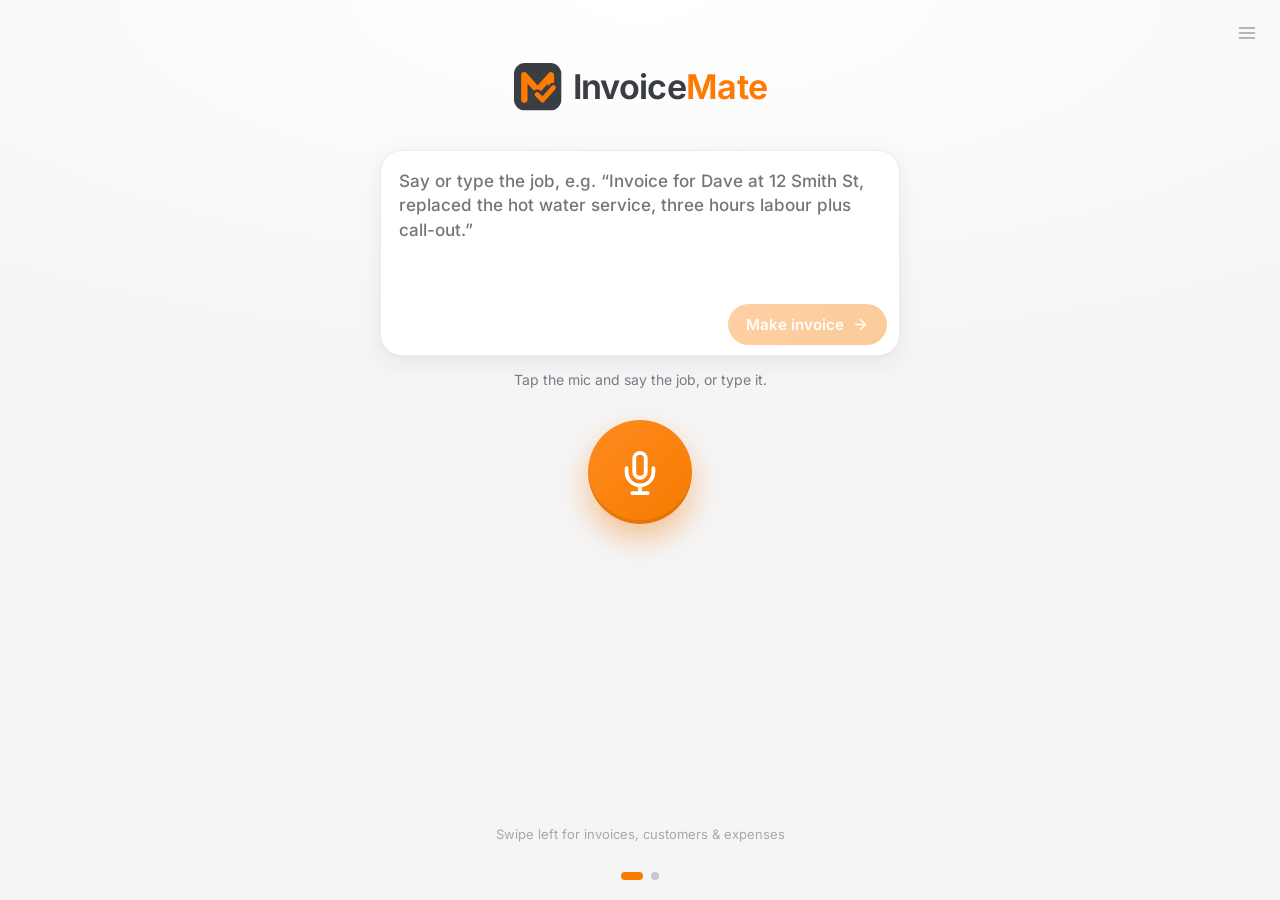
==== invoicemate/index.html @ 525fe938 "Add InvoiceMate first draft" ====
<!doctype html>
<html lang="en-AU">
<head>
<meta charset="utf-8">
<meta name="viewport" content="width=device-width, initial-scale=1, viewport-fit=cover">
<title>InvoiceMate</title>
<meta http-equiv="Content-Security-Policy" content="default-src 'self'; script-src 'self' 'wasm-unsafe-eval'; worker-src 'self' blob:; style-src 'self' 'unsafe-inline'; img-src 'self' data: blob:; font-src 'self'; connect-src 'self' data: blob:; media-src 'self' blob:; object-src 'none'; frame-src 'self' blob:; base-uri 'self'; form-action 'none'">
<meta name="referrer" content="strict-origin-when-cross-origin">
<meta name="robots" content="noindex">
<meta name="theme-color" content="#2B2F36">
<meta name="mobile-web-app-capable" content="yes">
<meta name="apple-mobile-web-app-capable" content="yes">
<meta name="apple-mobile-web-app-title" content="InvoiceMate">
<link rel="manifest" href="manifest.json">
<link rel="icon" href="icons/icon-192.png">
<link rel="apple-touch-icon" href="icons/icon-192.png">
<link rel="stylesheet" href="app.css">
<link rel="stylesheet" href="im.css">
</head>
<body>
<div id="pager">
  <!-- 1. CLEAN SCREEN (home): logo, text box, big mic -->
  <section id="clean" class="pane" aria-label="Talk to make an invoice">
    <button class="im-menu-btn" data-act="more-menu" aria-label="Menu"><svg class="i" viewBox="0 0 24 24" aria-hidden="true"><line x1="3" y1="6" x2="21" y2="6"/><line x1="3" y1="12" x2="21" y2="12"/><line x1="3" y1="18" x2="21" y2="18"/></svg></button>
    <div class="clean-wrap">
      <h1 id="im-logo" class="clean-logo" aria-label="InvoiceMate"></h1>
      <div class="im-box">
        <textarea id="im-text" rows="5" aria-label="Describe the job" placeholder="Say or type the job, e.g. “Invoice for Dave at 12 Smith St, replaced the hot water service, three hours labour plus call-out.”"></textarea>
        <button id="im-go" class="btn pri im-go" disabled>Make invoice <svg class="i" viewBox="0 0 24 24" aria-hidden="true"><line x1="5" y1="12" x2="19" y2="12"/><polyline points="12 5 19 12 12 19"/></svg></button>
      </div>
      <div id="im-status" class="im-status" role="status" aria-live="polite"></div>
      <button id="im-mic" class="mic-btn" aria-label="Start talking" aria-pressed="false"><svg viewBox="0 0 24 24" aria-hidden="true"><path d="M12 2a3 3 0 0 0-3 3v7a3 3 0 0 0 6 0V5a3 3 0 0 0-3-3z"/><path d="M19 10v2a7 7 0 0 1-14 0v-2"/><line x1="12" y1="19" x2="12" y2="23"/><line x1="8" y1="23" x2="16" y2="23"/></svg></button>
      <div class="im-hint">Swipe left for invoices, customers &amp; expenses</div>
    </div>
  </section>
  <!-- 2. FULL APP SCREEN (Allyce's app layout) -->
  <section id="full" class="pane" aria-label="Full app">
    <div id="app">
      <aside class="sidebar" id="sidebar"></aside>
      <main class="main"><div id="view" class="view"></div></main>
      <nav class="bottomnav" id="bottomnav"></nav>
    </div>
  </section>
</div>
<div id="im-dots" class="im-dots" aria-label="Screens"><button data-p="0" aria-label="Talk screen"></button><button data-p="1" aria-label="Full app"></button></div>
<input type="file" id="im-cam" accept="image/*" capture="environment" hidden>
<div id="public" class="public" hidden></div>
<div id="modal-root"></div>
<div id="toast" class="toast" hidden></div>
<div id="print-root" class="print-root"></div>
<script src="vendor/chart.umd.min.js"></script>
<script src="vendor/tesseract/tesseract.min.js"></script>
<script src="js/config.js"></script>
<script src="js/util.js"></script>
<script src="js/local-only.js"></script>
<script src="js/db.js"></script>
<script src="js/views.js"></script>
<script src="js/tools.js"></script>
<script src="js/backup.js"></script>
<script src="js/parser.js"></script>
<script src="js/receipt.js"></script>
<script src="js/thinking.js"></script>
<script src="js/voice.js"></script>
<script src="js/scan.js"></script>
<script src="js/clean.js"></script>
<script src="js/app.js"></script>
</body>
</html>
---- invoicemate/app.css ----
@font-face { font-family: 'Inter'; src: url('fonts/inter-latin-wght.woff2') format('woff2'); font-weight: 100 900; font-display: swap; }
:root {
  --pink: #F57C00; --pink-d: #D96A00; --pink-t: #FFE3C7; --pink-tt: #FFF5EB;
  --lav: #5B6472; --lav-t: #E7E9ED; --lav-tt: #F3F4F6;
  --plum: #2B2F36; --ink: #2B2F36; --muted: #767C86; --line: #ECEDEF;
  --bg: #F5F5F6; --card: #fff; --ok: #3FB68B; --ok-t: #E3F6EE; --warn: #F0A43A; --warn-t: #FFF3E0; --bad: #E5484D; --bad-t: #FDECEC;
  --grad: linear-gradient(135deg, #F57C00 0%, #FF8F2E 55%, #5B6472 100%);
  --r: 20px; --r-s: 12px; --sh: 0 6px 24px rgba(43, 47, 54, .07), 0 1px 3px rgba(43, 47, 54, .04);
  --side: 236px;
}
* { box-sizing: border-box; }
[hidden] { display: none !important; }
html, body { margin: 0; background: var(--bg); color: var(--ink); font: 15px/1.45 'Inter', 'Segoe UI', system-ui, -apple-system, Roboto, sans-serif; -webkit-font-smoothing: antialiased; }
button, input, select, textarea { font: inherit; color: inherit; }
a { color: var(--pink-d); }
h1, h2, h3 { margin: 0; letter-spacing: -.01em; }
h1 { font-size: 26px; font-weight: 700; }
h2 { font-size: 18px; font-weight: 650; }
h3 { font-size: 15px; font-weight: 650; }
svg.i { width: 20px; height: 20px; stroke: currentColor; fill: none; stroke-width: 2; stroke-linecap: round; stroke-linejoin: round; flex: none; }
.muted { color: var(--muted); } .small { font-size: 13px; } .tiny { font-size: 12px; }
.right { text-align: right; } .num { font-variant-numeric: tabular-nums; white-space: nowrap; }
.row { display: flex; gap: 12px; align-items: center; flex-wrap: wrap; } .row.nw { flex-wrap: nowrap; }
.spacer { flex: 1; }
.grid { display: grid; gap: 16px; }
.grid > *, .stack > *, .ed-layout > * { min-width: 0; }
.g2 { grid-template-columns: repeat(2, minmax(0, 1fr)); } .g3 { grid-template-columns: repeat(3, minmax(0, 1fr)); } .g4 { grid-template-columns: repeat(4, minmax(0, 1fr)); }
.stack > * + * { margin-top: 16px; }

/* layout */
#app { min-height: 100vh; }
.sidebar { position: fixed; inset: 0 auto 0 0; width: var(--side); background: #fff; border-right: 1px solid var(--line); padding: 22px 14px; display: flex; flex-direction: column; gap: 4px; overflow-y: auto; z-index: 5; }
.brand { display: flex; align-items: center; gap: 10px; padding: 4px 10px 18px; font-weight: 700; font-size: 17px; }
.brand img { width: 34px; height: 34px; border-radius: 10px; }
.nav-a { display: flex; align-items: center; gap: 12px; padding: 10px 12px; border-radius: 12px; color: var(--muted); text-decoration: none; font-weight: 550; }
.nav-a:hover { background: var(--pink-tt); color: var(--ink); }
.nav-a.on { background: var(--pink-t); color: var(--plum); }
.nav-a.on svg { color: var(--pink-d); }
.nav-a .badge { margin-left: auto; }
.side-new { margin: 10px 4px 14px; }
.main { overflow-x: clip; margin-left: var(--side); padding: 28px 36px 60px; }
.view { max-width: 1180px; margin: 0 auto; }
.bottomnav { display: none; }
.page-h { display: flex; align-items: center; gap: 12px; margin-bottom: 22px; flex-wrap: wrap; }
.page-h .sub { color: var(--muted); font-size: 14px; margin-top: 2px; }

/* cards */
.card { background: var(--card); border-radius: var(--r); box-shadow: var(--sh); padding: 20px; }
.card.flat { box-shadow: none; border: 1px solid var(--line); }
.card-h { display: flex; align-items: center; gap: 10px; margin-bottom: 14px; flex-wrap: wrap; }
.card-h .spacer + * { flex: none; }
.hero { background: var(--grad); color: #fff; border-radius: var(--r); padding: 22px; box-shadow: 0 12px 30px rgba(245, 124, 0, .28); position: relative; overflow: hidden; }
.hero .lbl { opacity: .85; font-size: 13px; font-weight: 550; }
.hero .big { font-size: 34px; font-weight: 750; letter-spacing: -.02em; margin: 4px 0 2px; }
.hero .mini { display: flex; align-items: flex-end; gap: 6px; height: 54px; margin-top: 14px; }
.hero .mini span { flex: 1; background: rgba(255, 255, 255, .35); border-radius: 6px 6px 3px 3px; min-height: 4px; }
.hero .mini span.cur { background: #fff; }
.hero .mini-l { display: flex; gap: 6px; font-size: 11px; opacity: .8; margin-top: 4px; } .hero .mini-l span { flex: 1; text-align: center; }
.stat { display: flex; flex-direction: column; gap: 6px; }
.stat .v { font-size: 24px; font-weight: 720; letter-spacing: -.02em; }
.stat .l { color: var(--muted); font-size: 13px; font-weight: 550; }
.ic { width: 40px; height: 40px; border-radius: 50%; display: grid; place-items: center; flex: none; background: var(--pink-t); color: var(--pink-d); }
.ic.lav { background: var(--lav-t); color: var(--lav); } .ic.ok { background: var(--ok-t); color: var(--ok); } .ic.warn { background: var(--warn-t); color: var(--warn); } .ic.bad { background: var(--bad-t); color: var(--bad); }
.ic svg { width: 18px; height: 18px; }

/* lists */
.list { display: flex; flex-direction: column; }
.li { display: flex; align-items: center; gap: 14px; padding: 12px 6px; border-bottom: 1px solid var(--line); cursor: pointer; border-radius: 12px; }
.li:last-child { border-bottom: 0; }
.li:hover { background: var(--pink-tt); }
.li .t { font-weight: 600; } .li .s { color: var(--muted); font-size: 13px; }
.li .grow { flex: 1; min-width: 0; } .li .grow > * { overflow: hidden; text-overflow: ellipsis; white-space: nowrap; }
.empty { text-align: center; color: var(--muted); padding: 30px 10px; }

/* buttons */
.btn { display: inline-flex; align-items: center; justify-content: center; gap: 8px; border: 0; border-radius: 999px; padding: 10px 18px; font-weight: 600; cursor: pointer; background: var(--lav-tt); color: var(--plum); text-decoration: none; white-space: nowrap; transition: transform .05s, box-shadow .15s, background .15s; }
.btn:hover { background: var(--lav-t); } .btn:active { transform: translateY(1px); }
.btn svg { width: 17px; height: 17px; }
.btn.pri { background: var(--grad); color: #fff; box-shadow: 0 6px 16px rgba(245, 124, 0, .3); }
.btn.pri:hover { box-shadow: 0 8px 20px rgba(245, 124, 0, .4); }
.btn.out { background: #fff; border: 1.5px solid var(--pink); color: var(--pink-d); }
.btn.out:hover { background: var(--pink-tt); }
.btn.ghost { background: transparent; color: var(--muted); } .btn.ghost:hover { background: var(--line); color: var(--ink); }
.btn.danger { background: var(--bad-t); color: var(--bad); }
.btn.sm { padding: 6px 12px; font-size: 13px; } .btn.icon { padding: 8px; width: 36px; height: 36px; }
.btn.block { width: 100%; } .btn:disabled { opacity: .5; cursor: default; }

/* pills */
.pill { display: inline-block; border-radius: 999px; padding: 3px 10px; font-size: 12px; font-weight: 650; text-transform: capitalize; background: var(--line); color: var(--muted); white-space: nowrap; }
.pill.draft { background: #EEEFF1; color: #6B717B; } .pill.sent { background: var(--lav-t); color: #4A515C; } .pill.part-paid { background: var(--warn-t); color: #B97515; }
.pill.paid, .pill.signed, .pill.accepted { background: var(--ok-t); color: #23875F; } .pill.overdue { background: var(--bad-t); color: var(--bad); } .pill.quote { background: var(--pink-t); color: var(--pink-d); }
.badge { background: var(--pink); color: #fff; border-radius: 999px; font-size: 11px; font-weight: 700; padding: 2px 7px; }
.badge.bad { background: var(--bad); }

/* forms */
label.f { display: flex; flex-direction: column; gap: 6px; font-size: 13px; font-weight: 600; color: var(--muted); }
.in, input[type=text], input[type=email], input[type=tel], input[type=number], input[type=date], input[type=search], select, textarea {
  width: 100%; border: 1.5px solid var(--line); background: #fff; border-radius: var(--r-s); padding: 10px 12px; color: var(--ink); font-weight: 500; outline: none; transition: border .15s, box-shadow .15s; }
input:focus, select:focus, textarea:focus { border-color: var(--pink); box-shadow: 0 0 0 4px var(--pink-tt); }
textarea { min-height: 90px; resize: vertical; }
input[type=checkbox], input[type=radio] { accent-color: var(--pink); width: 18px; height: 18px; }
.chk { display: inline-flex; gap: 8px; align-items: center; font-weight: 550; cursor: pointer; }
.seg { display: inline-flex; flex: none; background: var(--lav-tt); border-radius: 999px; padding: 4px; gap: 2px; flex-wrap: wrap; }
.seg button { border: 0; background: transparent; padding: 7px 14px; border-radius: 999px; cursor: pointer; font-weight: 600; color: var(--muted); font-size: 13px; }
.seg button.on { background: #fff; color: var(--pink-d); box-shadow: 0 2px 8px rgba(43, 47, 54, .08); }
.search { max-width: 280px; }

/* tables */
.tbl { width: 100%; border-collapse: collapse; }
.tbl th { text-align: left; font-size: 12px; text-transform: uppercase; letter-spacing: .04em; color: var(--muted); font-weight: 650; padding: 8px 8px; border-bottom: 1px solid var(--line); }
.tbl td { padding: 10px 8px; border-bottom: 1px solid var(--line); vertical-align: top; }
.tbl tr.click { cursor: pointer; } .tbl tr.click:hover td { background: var(--pink-tt); }
.tbl tfoot td { font-weight: 700; border-bottom: 0; }
.tbl-wrap { overflow-x: auto; }

/* invoice editor */
.items .item { display: grid; grid-template-columns: minmax(0, 1fr) 80px 110px 80px 64px 110px 36px; gap: 8px; align-items: start; padding: 10px 0; border-bottom: 1px solid var(--line); }
.items .item.h { font-size: 12px; text-transform: uppercase; letter-spacing: .04em; color: var(--muted); font-weight: 650; padding: 0 0 6px; }
.items .item .desc textarea { min-height: 40px; margin-top: 6px; font-size: 13px; }
.items .item .amt { padding-top: 10px; font-weight: 650; text-align: right; }
.items .item .gstc { padding-top: 10px; text-align: center; }
.totals { margin-left: auto; width: 100%; max-width: 340px; }
.totals .tr { display: flex; justify-content: space-between; padding: 6px 0; }
.totals .tr.big { font-size: 20px; font-weight: 750; border-top: 1px solid var(--line); margin-top: 6px; padding-top: 12px; }
.totals .tr.due { color: var(--pink-d); font-weight: 700; }
.ed-layout { display: grid; grid-template-columns: minmax(0, 1fr) 320px; gap: 20px; align-items: start; }
.sticky { position: sticky; top: 20px; }

/* outbox */
.ob { display: flex; gap: 14px; align-items: center; padding: 14px; border-radius: 16px; background: #fff; border: 1px solid var(--line); }
.ob + .ob { margin-top: 10px; }
.ob.due { border-color: var(--pink-t); background: var(--pink-tt); }
.ob.late { border-color: #F7C9CB; background: #FFF6F6; }
.ob .grow { flex: 1; min-width: 0; }
.alert-card { border: 2px solid var(--pink-t); }

/* modal */
.modal-bg { position: fixed; inset: 0; background: rgba(43, 47, 54, .35); backdrop-filter: blur(3px); display: flex; align-items: center; justify-content: center; z-index: 50; padding: 16px; }
.modal { background: #fff; border-radius: 24px; width: 100%; max-width: 620px; max-height: 92vh; overflow: auto; box-shadow: 0 20px 60px rgba(43, 47, 54, .25); }
.modal.wide { max-width: 900px; }
.modal-h { display: flex; align-items: center; gap: 10px; padding: 20px 22px 8px; position: sticky; top: 0; background: #fff; z-index: 1; }
.modal-b { padding: 8px 22px 16px; }
.modal-f { display: flex; gap: 10px; justify-content: flex-end; padding: 12px 22px 20px; flex-wrap: wrap; position: sticky; bottom: 0; background: #fff; border-top: 1px solid var(--line); }
.toast { position: fixed; left: 50%; bottom: 28px; transform: translateX(-50%); background: var(--plum); color: #fff; padding: 12px 20px; border-radius: 999px; z-index: 80; box-shadow: var(--sh); font-weight: 550; max-width: 90vw; pointer-events: none; }

/* charts */
.cf-legend { display: flex; gap: 18px; flex-wrap: wrap; font-size: 14px; color: var(--ink); margin: 14px 0 6px; }
.cf-legend span { display: inline-flex; align-items: center; gap: 8px; }
.sw { width: 16px; height: 14px; border-radius: 4px; display: inline-block; }
.sw.in { background: linear-gradient(180deg, #F57C00, #5B6472); }
.sw.out { background: repeating-linear-gradient(135deg, #E7E9ED 0 3px, #C9CDD3 3px 4px); border: 1px solid #C9CDD3; }
.sw.net { width: 22px; height: 2px; background: var(--plum); position: relative; border-radius: 0; }
.sw.net::after { content: ''; position: absolute; left: 6px; top: -4px; width: 10px; height: 10px; border-radius: 50%; background: var(--pink); border: 1.5px solid var(--plum); box-sizing: border-box; }
.chart-scroll { overflow-x: auto; -webkit-overflow-scrolling: touch; padding-bottom: 6px; }
.chart-scroll::-webkit-scrollbar { height: 8px; } .chart-scroll::-webkit-scrollbar-thumb { background: #C5C9CF; border-radius: 99px; }
.chart-box { position: relative; height: 320px; min-width: 560px; }
.donut-wrap { position: relative; max-width: 260px; margin: 0 auto; }
.donut-c { position: absolute; inset: 0; display: flex; flex-direction: column; align-items: center; justify-content: center; pointer-events: none; }
.donut-c .v { font-size: 24px; font-weight: 750; } .donut-c .l { font-size: 12px; color: var(--muted); }
.legend-list .li { cursor: default; } .dot { width: 10px; height: 10px; border-radius: 50%; display: inline-block; }

/* thumbnails */
.thumb { width: 44px; height: 44px; border-radius: 12px; object-fit: cover; background: var(--lav-tt); display: grid; place-items: center; color: var(--lav); font-size: 11px; font-weight: 700; flex: none; }
.logo-prev { max-height: 70px; max-width: 220px; border-radius: 8px; }
.sigpad { width: 100%; height: 180px; border: 2px dashed var(--pink-t); border-radius: 16px; background: #fff; touch-action: none; cursor: crosshair; display: block; }
.code-box { font-family: ui-monospace, Menlo, Consolas, monospace; font-size: 12px; word-break: break-all; background: var(--lav-tt); border-radius: 12px; padding: 10px; max-height: 140px; overflow: auto; }
.note { background: var(--lav-tt); border-radius: 14px; padding: 12px 14px; font-size: 13px; color: #4A515C; }
.note.pink { background: var(--pink-tt); }
.tabs { display: flex; gap: 6px; border-bottom: 1px solid var(--line); margin-bottom: 18px; overflow-x: auto; }
.tabs button { border: 0; background: none; padding: 10px 14px; font-weight: 600; color: var(--muted); border-bottom: 2.5px solid transparent; cursor: pointer; white-space: nowrap; }
.tabs button.on { color: var(--pink-d); border-color: var(--pink); }
.map-row { display: grid; grid-template-columns: 200px 1fr; gap: 10px; align-items: center; padding: 6px 0; }

/* document (invoice / receipt / contract / P&L) */
.doc { background: #fff; color: #222; max-width: 820px; margin: 0 auto; padding: 44px 48px; border-radius: 6px; box-shadow: var(--sh); font-size: 14px; }
.doc .d-head { display: flex; justify-content: space-between; gap: 20px; align-items: flex-start; }
.doc .d-logo { max-height: 80px; max-width: 240px; }
.doc .d-title { font-size: 30px; font-weight: 750; color: var(--pink-d); letter-spacing: .02em; text-align: right; }
.doc .d-band { height: 6px; border-radius: 6px; background: var(--grad); margin: 22px 0; }
.doc table { width: 100%; border-collapse: collapse; margin-top: 18px; }
.doc th { text-align: left; font-size: 11px; text-transform: uppercase; letter-spacing: .05em; color: #777; border-bottom: 2px solid var(--pink-t); padding: 8px 6px; }
.doc td { padding: 9px 6px; border-bottom: 1px solid #eee; vertical-align: top; }
.doc .d-tot { margin-left: auto; width: 300px; margin-top: 16px; }
.doc .d-tot div { display: flex; justify-content: space-between; padding: 5px 0; }
.doc .d-tot .b { font-weight: 750; font-size: 17px; border-top: 2px solid var(--pink-t); margin-top: 4px; padding-top: 9px; }
.doc .d-foot { margin-top: 30px; padding-top: 16px; border-top: 1px solid #eee; font-size: 13px; color: #555; }
.doc .ctext { white-space: pre-wrap; line-height: 1.6; margin-top: 18px; }
.doc .sig-img { max-width: 300px; max-height: 110px; border-bottom: 1px solid #999; display: block; }
.doc-actions { display: flex; gap: 10px; justify-content: center; margin: 0 auto 18px; flex-wrap: wrap; max-width: 820px; }

/* public pages (sign / questionnaire) */
.public { min-height: 100vh; padding: 28px 16px 60px; background: var(--bg); }
.public .wrap { max-width: 760px; margin: 0 auto; }
.q-item { padding: 14px 0; border-bottom: 1px solid var(--line); }
.q-item .opts { display: flex; flex-direction: column; gap: 8px; margin-top: 8px; }

.print-root { display: none; }

/* responsive */
@media (max-width: 1100px) { .ed-layout { grid-template-columns: 1fr; } .sticky { position: static; } .g4 { grid-template-columns: repeat(2, minmax(0, 1fr)); } }
@media (max-width: 860px) {
  .sidebar { display: none; }
  .main { margin-left: 0; padding: 18px 14px 110px; }
  .g2, .g3 { grid-template-columns: 1fr; }
  h1 { font-size: 22px; }
  .bottomnav { display: flex; position: fixed; left: 10px; right: 10px; bottom: calc(10px + env(safe-area-inset-bottom)); height: 66px; background: #fff; border-radius: 24px; box-shadow: 0 10px 30px rgba(43, 47, 54, .15); z-index: 20; align-items: center; justify-content: space-around; padding: 0 6px; }
  .bottomnav a, .bottomnav button { flex: 1; display: flex; flex-direction: column; align-items: center; gap: 3px; font-size: 11px; font-weight: 600; color: var(--muted); text-decoration: none; border: 0; background: none; cursor: pointer; position: relative; }
  .bottomnav .on { color: var(--pink-d); }
  .bottomnav .plus { flex: none; width: 58px; height: 58px; border-radius: 50%; background: var(--grad); color: #fff; margin-top: -34px; box-shadow: 0 10px 22px rgba(245, 124, 0, .45); justify-content: center; border: 4px solid #fff; }
  .bottomnav .plus svg { width: 26px; height: 26px; }
  .bottomnav .badge { position: absolute; top: -4px; right: 22%; font-size: 10px; padding: 1px 5px; }
  .items .item { grid-template-columns: 1fr 1fr 1fr; }
  .items .item.h { display: none; }
  .items .item .desc { grid-column: 1 / -1; }
  .items .item .amt { grid-column: span 2; }
  .items .item label.m { display: block; font-size: 11px; color: var(--muted); font-weight: 600; margin-bottom: 3px; }
  .doc { padding: 22px 18px; }
  .map-row { grid-template-columns: 1fr; }
  .modal { border-radius: 22px 22px 0 0; max-height: 94vh; } .modal-bg { align-items: flex-end; padding: 0; }
  .search { max-width: none; }
  .g-stats { grid-template-columns: 1fr 1fr; gap: 12px !important; } .g-stats .stat .v { font-size: 19px; }
  .ob { flex-wrap: wrap; } .ob .grow { flex-basis: calc(100% - 60px); } .ob .btn { margin-left: 54px; }
  input, select, textarea { font-size: 16px !important; }
  .card { padding: 16px; } .page-h { margin-bottom: 16px; }
}
@media (min-width: 861px) { .items .item label.m { display: none; } }

/* print */
@media print {
  @page { margin: 12mm; }
  html, body { background: #fff; }
  body.printing #app, body.printing #public, body.printing #modal-root, body.printing .toast { display: none !important; }
  body.printing .print-root { display: block; }
  body:not(.printing) .sidebar, body:not(.printing) .bottomnav, body:not(.printing) .no-print { display: none !important; }
  body:not(.printing) .main { margin: 0; padding: 0; }
  .doc { box-shadow: none; padding: 0; max-width: none; border-radius: 0; }
  .card { box-shadow: none; border: 1px solid #eee; }
  * { -webkit-print-color-adjust: exact; print-color-adjust: exact; }
}

/* backup reminder / reconnect banners */
.bk-banner { display: flex; gap: 10px; align-items: center; flex-wrap: wrap; margin-bottom: 16px; }
.bk-banner .grow { flex: 1; min-width: 180px; }
#bk-reconnect { cursor: pointer; color: var(--pink-d); }
.dr-prog { height: 6px; border-radius: 6px; background: var(--lav-tt); margin-top: 10px; overflow: hidden; }
.dr-prog > div { height: 100%; width: 0; background: var(--grad); transition: width .2s; }
.sync-pill { color: var(--muted); } .sync-pill[data-state="error"], .sync-pill[data-state="signed-out"] { color: var(--bad); } .sync-pill[data-state="offline"] { color: var(--pink-d); }
---- invoicemate/im.css ----
/* InvoiceMate: brand colours on top of Allyce's app.css, plus the clean voice screen and swipe pager. */
:root {
  --orange: #F57C00; --orange-b: #FF7A00; --char: #3A3D42; --char-d: #2B2F36;
  --grad: linear-gradient(135deg, #FF8A1F 0%, #F57C00 100%);
  --grad-char: linear-gradient(135deg, #3A3D42 0%, #2B2F36 100%);
}
.hero { background: var(--grad-char); box-shadow: 0 12px 30px rgba(43, 47, 54, .28); }
.hero .mini span.cur { background: var(--orange-b); }
.toast { background: var(--char-d); }
.pill.ready { background: #FFE3C7; color: #B25600; text-transform: none; }
.menu-sep { height: 1px; background: var(--line); margin: 6px 0; }
.thumb { width: 40px; height: 40px; }
img.thumb { display: block; border: 1px solid var(--line); }

/* logo (inline SVG mark + Inter wordmark) */
.im-logo { display: inline-flex; align-items: center; gap: .32em; font-weight: 650; letter-spacing: -.02em; line-height: 1; }
.im-logo .im-mark { width: 1.45em; height: 1.45em; flex: none; }
.im-logo .w1 { color: var(--char); } .im-logo .w2 { color: var(--orange-b); }
.brand { font-size: 20px; } .brand .im-logo { font-size: 20px; }

/* pager: two full-screen panes side by side, moved with transforms */
body.im-pager { overflow: hidden; overscroll-behavior: none; }
body.im-pager #pager { position: fixed; inset: 0; overflow: hidden; touch-action: pan-y; }
.pane { position: absolute; inset: 0; overflow: hidden; will-change: transform; background: var(--bg); }
.pane.anim { transition: transform .34s cubic-bezier(.2, .8, .2, 1); }
#full #app { height: 100%; min-height: 0; }
#full .main { height: 100%; overflow-y: auto; -webkit-overflow-scrolling: touch; overscroll-behavior: contain; }
.im-dots { position: fixed; left: 50%; transform: translateX(-50%); bottom: calc(14px + env(safe-area-inset-bottom)); display: flex; gap: 8px; z-index: 30; padding: 6px 8px; border-radius: 99px; transition: bottom .3s; }
.im-dots button { width: 8px; height: 8px; padding: 0; border-radius: 99px; border: 0; background: #C5C9CF; cursor: pointer; transition: width .25s, background .25s; }
.im-dots button.on { width: 22px; background: var(--orange); }
/* on the full app the bottom nav owns the bottom edge, so the dots move to the top */
.im-dots.on-full { bottom: auto; top: calc(2px + env(safe-area-inset-top)); padding: 4px 8px; }

/* clean screen */
#clean { background: radial-gradient(120% 60% at 50% 0%, #FFFFFF 0%, #F5F5F6 70%); }
.im-menu-btn { position: absolute; top: calc(12px + env(safe-area-inset-top)); right: 12px; width: 42px; height: 42px; border-radius: 50%; border: 0; background: transparent; color: #9AA0A8; display: grid; place-items: center; cursor: pointer; z-index: 2; }
.im-menu-btn:hover, .im-menu-btn:focus-visible { background: #ECEDEF; color: var(--char); }
.clean-wrap { height: 100%; overflow-y: auto; display: flex; flex-direction: column; align-items: center; padding: calc(56px + env(safe-area-inset-top)) 20px calc(56px + env(safe-area-inset-bottom)); max-width: 560px; margin: 0 auto; }
.clean-logo { margin: 6px 0 26px; font-size: 34px; font-weight: 650; }
.clean-logo .im-logo { font-size: 34px; }
.im-box { width: 100%; background: #fff; border-radius: 22px; box-shadow: var(--sh); border: 1.5px solid var(--line); padding: 4px 4px 10px; transition: border-color .15s, box-shadow .15s; }
.im-box:focus-within { border-color: var(--orange); box-shadow: 0 0 0 4px #FFF0E0, var(--sh); }
.im-box textarea { border: 0 !important; box-shadow: none !important; min-height: 130px; font-size: 17px !important; line-height: 1.45; padding: 14px 14px 6px; background: transparent; resize: none; }
.im-go { display: flex; margin: 0 8px 0 auto; }
.im-go:disabled { opacity: .4; box-shadow: none; }
.im-status { min-height: 40px; margin: 14px 4px 0; text-align: center; color: var(--muted); font-size: 14px; }
.mic-btn { flex: none; width: 104px; height: 104px; border-radius: 50%; border: 0; margin: 10px 0 18px; cursor: pointer; display: grid; place-items: center; color: #fff;
  background: var(--grad); box-shadow: 0 14px 30px rgba(245, 124, 0, .42), inset 0 -4px 0 rgba(0, 0, 0, .08); transition: transform .12s; position: relative; -webkit-tap-highlight-color: transparent; }
.mic-btn svg { width: 46px; height: 46px; fill: none; stroke: currentColor; stroke-width: 2; stroke-linecap: round; stroke-linejoin: round; }
.mic-btn:active { transform: scale(.96); }
.mic-btn.live { background: var(--char-d); box-shadow: 0 14px 30px rgba(43, 47, 54, .4); }
.mic-btn.live svg { color: var(--orange-b); }
.mic-btn.live::before, .mic-btn.live::after { content: ''; position: absolute; inset: -10px; border-radius: 50%; border: 3px solid rgba(245, 124, 0, .55); animation: im-pulse 1.6s ease-out infinite; }
.mic-btn.live::after { animation-delay: .8s; }
@keyframes im-pulse { from { transform: scale(.9); opacity: 1; } to { transform: scale(1.35); opacity: 0; } }
.im-hint { margin-top: auto; color: #A3A8B0; font-size: 13px; }

/* draft review */
.heard { font-style: italic; }
.dr-item { display: grid; grid-template-columns: minmax(0, 1fr) 64px 12px 92px 84px 36px; gap: 6px; align-items: center; padding: 8px 0; border-bottom: 1px solid var(--line); }
.dr-item .x { color: var(--muted); text-align: center; }
.dr-item .amt { text-align: right; font-weight: 650; }
.dr-item .src { grid-column: 1 / -1; margin-top: -2px; }
@media (max-width: 560px) { .dr-item { grid-template-columns: 1fr 56px 10px 80px 36px; } .dr-item [data-f=desc] { grid-column: 1 / -1; } .dr-item .amt { grid-column: 1 / 2; grid-row: 2; text-align: left; order: -1; } }
.scan-prog { height: 10px; border-radius: 10px; background: #F0F1F3; overflow: hidden; } .scan-prog > div { height: 100%; width: 3%; background: var(--grad); transition: width .2s; }
.scan-note svg { width: 16px; height: 16px; vertical-align: -3px; }
@media print { body.im-pager { overflow: visible; } body.im-pager #pager, .im-dots { display: none !important; } }
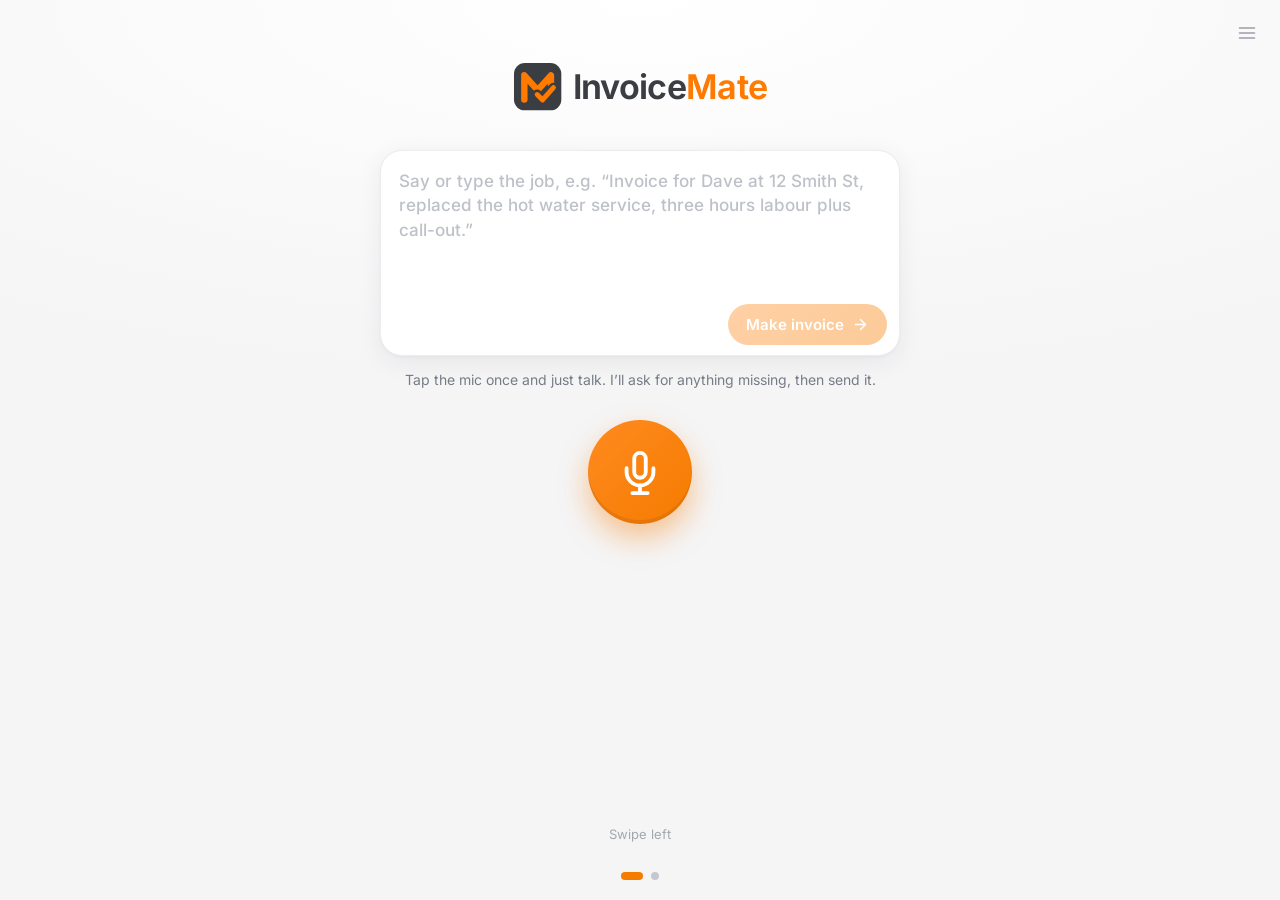
==== commit 13fac05d: "InvoiceMate: hands-free voice conversation (asks for missing details, spoken emails, corrections, re" ====
--- a/invoicemate/index.html
+++ b/invoicemate/index.html
@@ -4,7 +4,7 @@
 <meta charset="utf-8">
 <meta name="viewport" content="width=device-width, initial-scale=1, viewport-fit=cover">
 <title>InvoiceMate</title>
-<meta http-equiv="Content-Security-Policy" content="default-src 'self'; script-src 'self' 'wasm-unsafe-eval'; worker-src 'self' blob:; style-src 'self' 'unsafe-inline'; img-src 'self' data: blob:; font-src 'self'; connect-src 'self' data: blob:; media-src 'self' blob:; object-src 'none'; frame-src 'self' blob:; base-uri 'self'; form-action 'none'">
+<meta http-equiv="Content-Security-Policy" content="default-src 'self'; script-src 'self' 'wasm-unsafe-eval'; worker-src 'self' blob:; style-src 'self' 'unsafe-inline'; img-src 'self' data: blob:; font-src 'self'; connect-src 'self' data: blob: https://opekqrldytqvjziowbqo.supabase.co; media-src 'self' blob:; object-src 'none'; frame-src 'self' blob:; base-uri 'self'; form-action 'none'">
 <meta name="referrer" content="strict-origin-when-cross-origin">
 <meta name="robots" content="noindex">
 <meta name="theme-color" content="#2B2F36">
@@ -28,9 +28,11 @@
         <textarea id="im-text" rows="5" aria-label="Describe the job" placeholder="Say or type the job, e.g. “Invoice for Dave at 12 Smith St, replaced the hot water service, three hours labour plus call-out.”"></textarea>
         <button id="im-go" class="btn pri im-go" disabled>Make invoice <svg class="i" viewBox="0 0 24 24" aria-hidden="true"><line x1="5" y1="12" x2="19" y2="12"/><polyline points="12 5 19 12 12 19"/></svg></button>
       </div>
+      <div id="im-convo" class="im-convo" aria-live="polite"><div id="im-log" class="im-log"></div><div id="im-draft" class="im-draft"></div>
+        <button class="im-type" id="im-type" type="button">Type instead</button></div>
       <div id="im-status" class="im-status" role="status" aria-live="polite"></div>
       <button id="im-mic" class="mic-btn" aria-label="Start talking" aria-pressed="false"><svg viewBox="0 0 24 24" aria-hidden="true"><path d="M12 2a3 3 0 0 0-3 3v7a3 3 0 0 0 6 0V5a3 3 0 0 0-3-3z"/><path d="M19 10v2a7 7 0 0 1-14 0v-2"/><line x1="12" y1="19" x2="12" y2="23"/><line x1="8" y1="23" x2="16" y2="23"/></svg></button>
-      <div class="im-hint">Swipe left for invoices, customers &amp; expenses</div>
+      <div class="im-hint">Swipe left</div>
     </div>
   </section>
   <!-- 2. FULL APP SCREEN (Allyce's app layout) -->
@@ -60,7 +62,10 @@
 <script src="js/parser.js"></script>
 <script src="js/receipt.js"></script>
 <script src="js/thinking.js"></script>
+<script src="js/send.js"></script>
+<script src="js/convo.js"></script>
 <script src="js/voice.js"></script>
+<script src="js/talk.js"></script>
 <script src="js/scan.js"></script>
 <script src="js/clean.js"></script>
 <script src="js/app.js"></script>
--- a/invoicemate/im.css
+++ b/invoicemate/im.css
@@ -65,3 +65,34 @@
 .scan-prog { height: 10px; border-radius: 10px; background: #F0F1F3; overflow: hidden; } .scan-prog > div { height: 100%; width: 3%; background: var(--grad); transition: width .2s; }
 .scan-note svg { width: 16px; height: 16px; vertical-align: -3px; }
 @media print { body.im-pager { overflow: visible; } body.im-pager #pager, .im-dots { display: none !important; } }
+
+/* placeholder: lighter, so it reads as an example rather than typed text */
+.im-box textarea::placeholder { color: #BDC1C8; opacity: 1; }
+.im-box textarea::-webkit-input-placeholder { color: #BDC1C8; }
+
+/* hands-free conversation: transcript + live draft */
+.im-convo { display: none; width: 100%; flex: 1 1 auto; min-height: 0; flex-direction: column; gap: 10px; }
+#clean.convo .im-convo { display: flex; }
+#clean.convo .im-box { display: none; }
+#clean.convo .clean-logo { margin: 0 0 12px; font-size: 24px; } #clean.convo .clean-logo .im-logo { font-size: 24px; }
+#clean.convo .clean-wrap { padding-top: calc(18px + env(safe-area-inset-top)); padding-bottom: calc(40px + env(safe-area-inset-bottom)); }
+#clean.convo .mic-btn { width: 84px; height: 84px; margin: 4px 0 8px; } #clean.convo .mic-btn svg { width: 38px; height: 38px; }
+#clean.convo .im-status { min-height: 22px; margin-top: 8px; }
+.im-log { flex: 1 1 auto; min-height: 120px; overflow-y: auto; display: flex; flex-direction: column; gap: 8px; padding: 4px 2px; }
+.bub { max-width: 86%; padding: 9px 13px; border-radius: 18px; font-size: 15px; line-height: 1.38; }
+.bub.app { align-self: flex-start; background: #fff; border: 1px solid var(--line); border-bottom-left-radius: 6px; color: var(--char-d); }
+.bub.you { align-self: flex-end; background: var(--grad); color: #fff; border-bottom-right-radius: 6px; }
+.bub.you.live { opacity: .75; }
+.bub .dots { display: inline-flex; gap: 4px; } .bub .dots i { width: 6px; height: 6px; border-radius: 50%; background: #fff; animation: im-dot 1.2s infinite; } .bub .dots i:nth-child(2) { animation-delay: .2s; } .bub .dots i:nth-child(3) { animation-delay: .4s; }
+@keyframes im-dot { 0%, 80%, 100% { opacity: .3; } 40% { opacity: 1; } }
+.im-draft:empty { display: none; }
+.im-draft { flex: none; background: #fff; border: 1.5px solid var(--line); border-radius: 18px; padding: 10px 14px; box-shadow: var(--sh); max-height: 34vh; overflow-y: auto; }
+.dft-h { display: flex; justify-content: space-between; align-items: center; gap: 8px; font-size: 16px; }
+.dft-l { display: flex; justify-content: space-between; gap: 10px; font-size: 14px; padding: 4px 0; border-bottom: 1px dashed #EEE; }
+.dft-l.tot { border: 0; font-weight: 750; font-size: 15px; padding-top: 6px; }
+.im-type { align-self: center; border: 0; background: none; color: #9AA0A8; font-size: 13px; text-decoration: underline; cursor: pointer; padding: 2px 8px; }
+#clean[data-phase=speaking] .mic-btn.live::before, #clean[data-phase=speaking] .mic-btn.live::after { animation-play-state: paused; opacity: .25; }
+/* compose: "I sent it myself" is a small text link, not a button */
+.linkish { border: 0; background: none; color: var(--muted); font-size: 13px; text-decoration: underline; cursor: pointer; padding: 6px 4px; }
+.linkish:hover { color: var(--ink); }
+#clean.convo .im-hint { display: none; }
